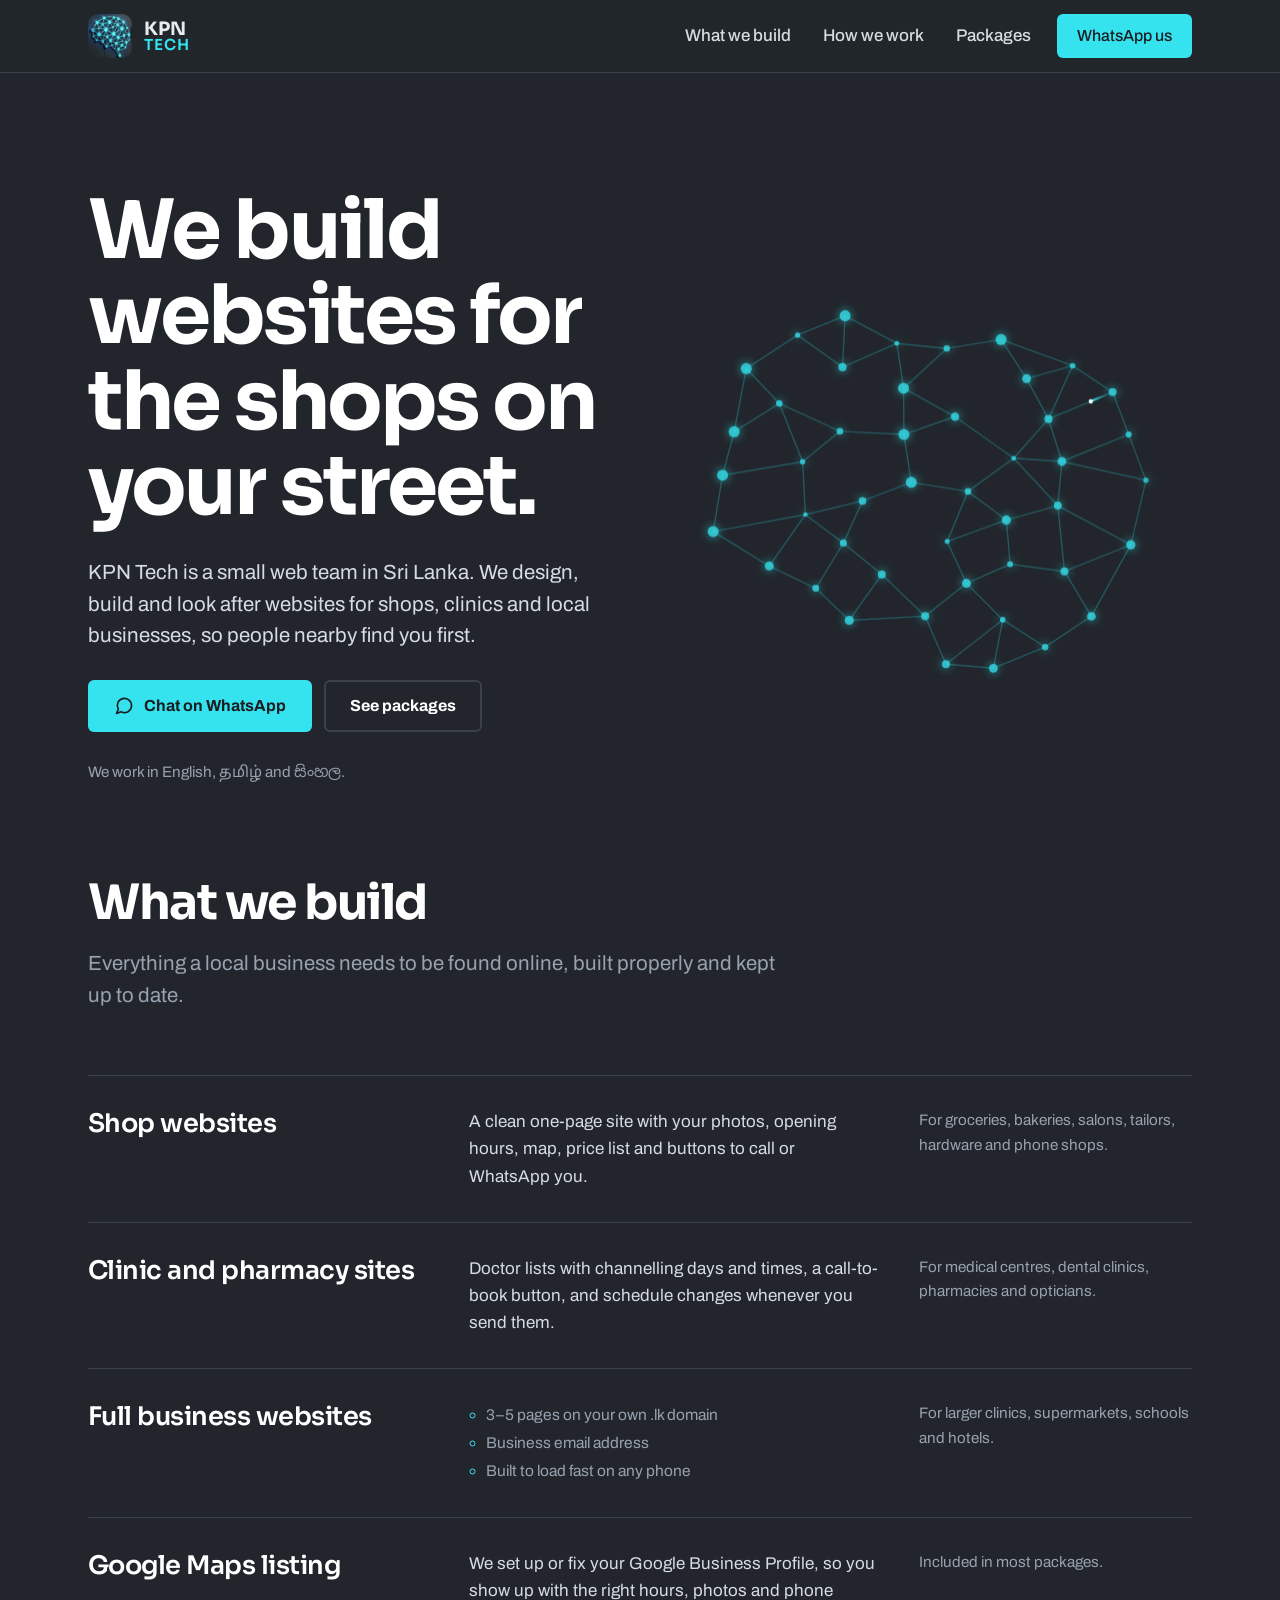
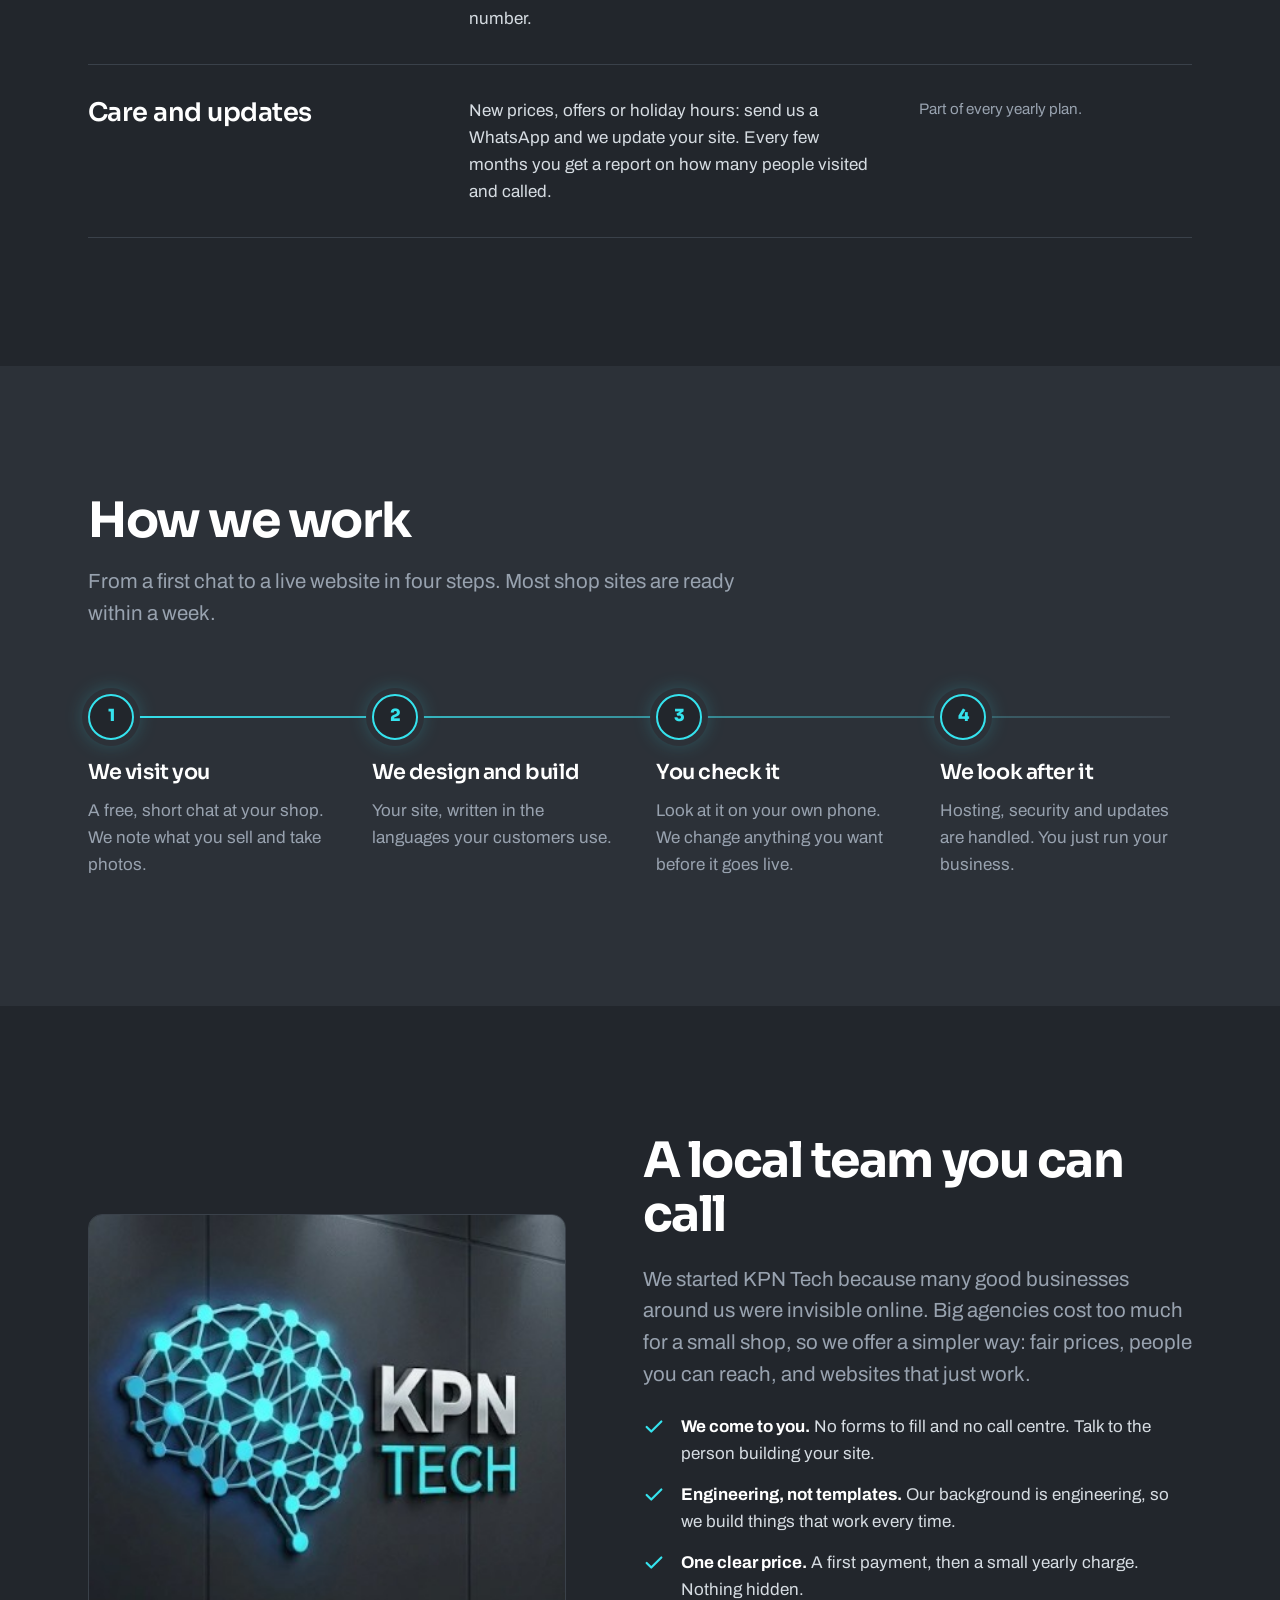
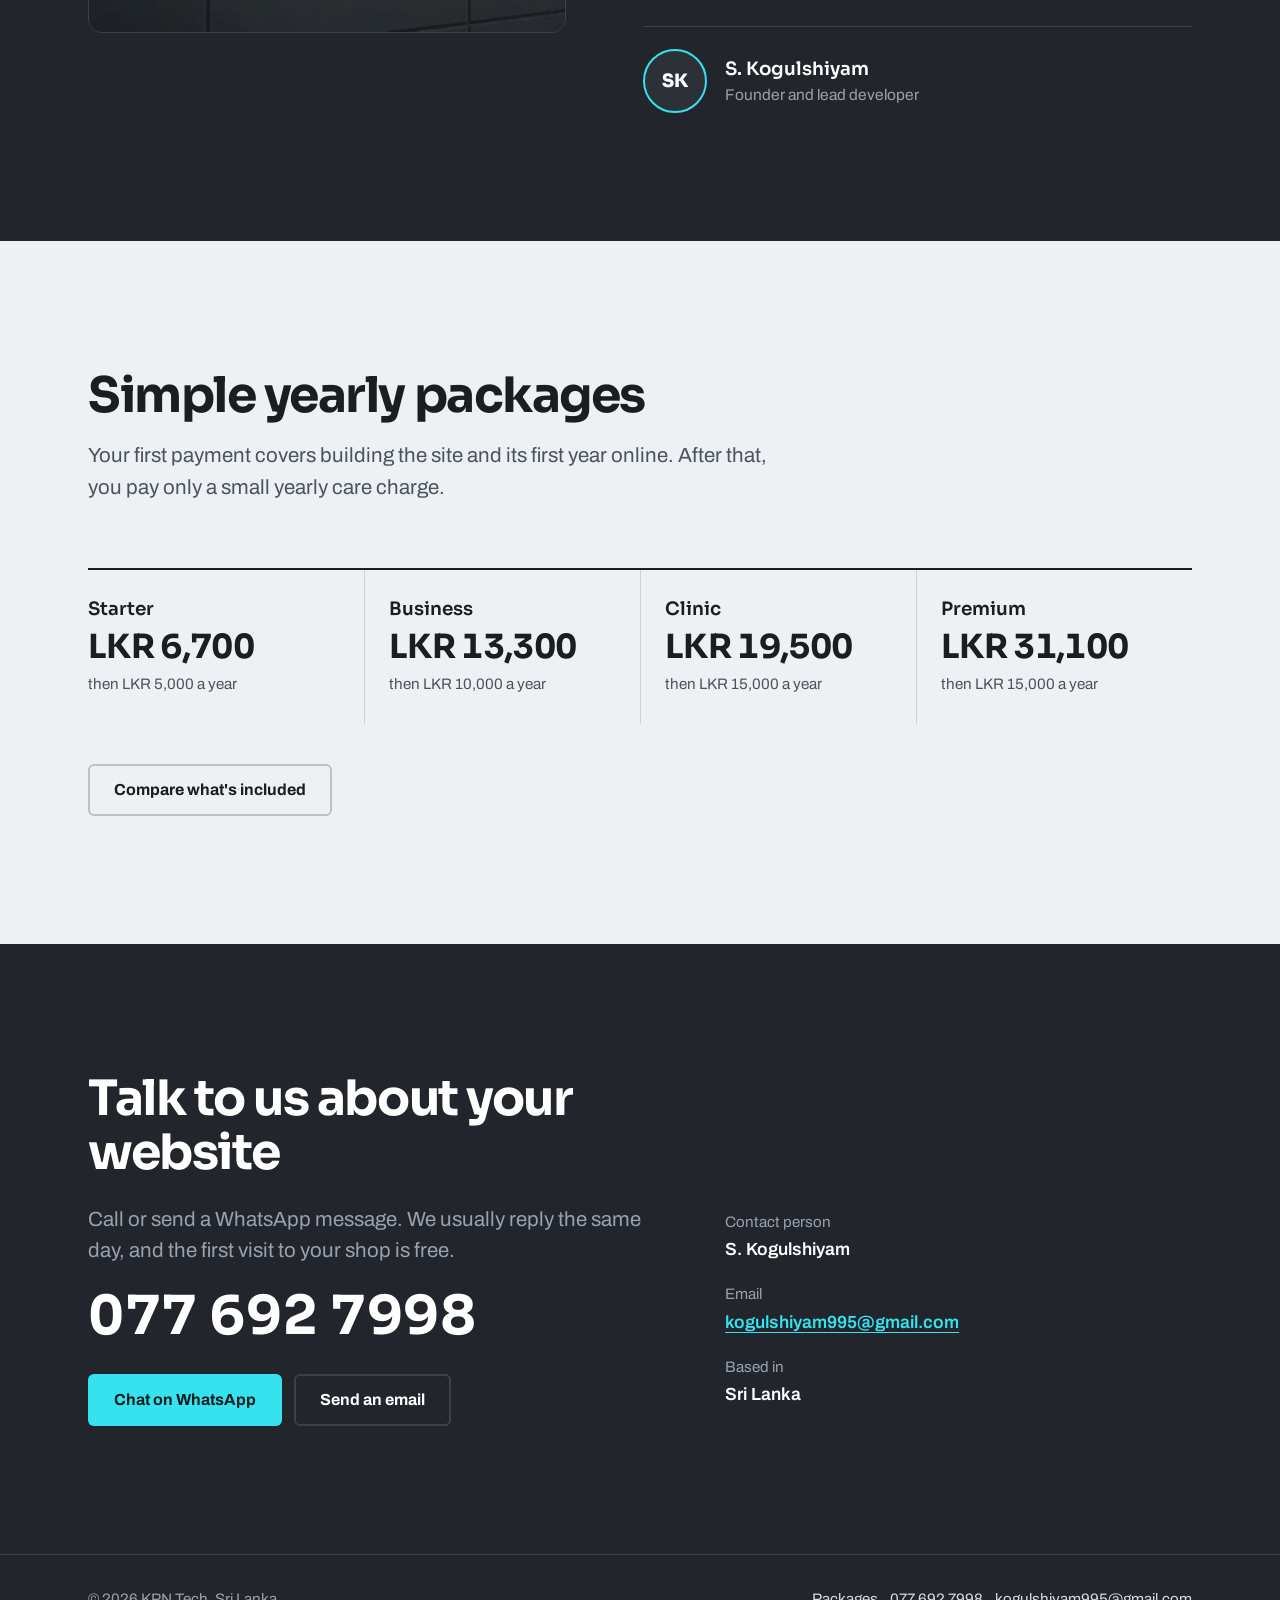
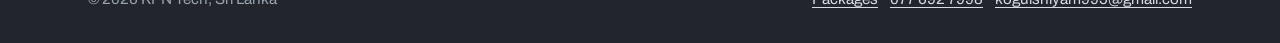
==== index.html @ fd9ad063 "1st commit" ====
<!doctype html>
<html lang="en">
<head>
<meta charset="utf-8">
<meta name="viewport" content="width=device-width, initial-scale=1">
<title>KPN Tech – Websites for local shops and businesses in Sri Lanka</title>
<meta name="description" content="KPN Tech is a small web development team in Sri Lanka. We design, build and look after websites for shops, clinics and local businesses, in English, Tamil and Sinhala.">
<meta name="theme-color" content="#22262C">
<link rel="icon" type="image/png" href="assets/favicon.png">
<link rel="preconnect" href="https://fonts.googleapis.com">
<link rel="preconnect" href="https://fonts.gstatic.com" crossorigin>
<link href="https://fonts.googleapis.com/css2?family=Archivo:wght@400;500;600;700&family=Sora:wght@600;700;800&family=Noto+Sans+Tamil:wght@500;600&family=Noto+Sans+Sinhala:wght@500;600&display=swap" rel="stylesheet">
<link rel="stylesheet" href="css/style.css">
</head>
<body>
<a class="skip" href="#main">Skip to content</a>

<header class="site-header">
  <div class="wrap">
    <a class="brand" href="index.html" aria-label="KPN Tech home">
      <img src="assets/kpn-mark.png" alt="" width="44" height="44">
      <span class="brand-word" aria-hidden="true"><span>KPN</span><span>TECH</span></span>
    </a>
    <nav class="nav" aria-label="Main">
      <a class="nav-hide-xs" href="#build">What we build</a>
      <a class="nav-hide-sm" href="#how">How we work</a>
      <a href="packages.html">Packages</a>
      <a class="btn btn-signal" href="https://wa.me/94776927998">WhatsApp<span class="hide-xs">&nbsp;us</span></a>
    </nav>
  </div>
</header>

<main id="main">

  <section class="hero" aria-labelledby="hero-title">
    <div class="wrap hero-grid">
      <div class="hero-copy">
        <h1 id="hero-title" class="display" data-split>We build websites for the shops on your street.</h1>
        <p class="lead">KPN Tech is a small web team in Sri Lanka. We design, build and look after websites for shops, clinics and local businesses, so people nearby find you first.</p>
        <div class="hero-actions">
          <a class="btn btn-signal" href="https://wa.me/94776927998">
            <svg aria-hidden="true" width="20" height="20" viewBox="0 0 24 24" fill="none" stroke="currentColor" stroke-width="2" stroke-linecap="round" stroke-linejoin="round"><path d="M21 11.5a8.4 8.4 0 0 1-12.6 7.3L3 21l2.2-5.3A8.5 8.5 0 1 1 21 11.5z"/></svg>
            Chat on WhatsApp
          </a>
          <a class="btn btn-ghost" href="packages.html">See packages</a>
        </div>
        <p class="hero-langs">We work in English, <span class="ta">தமிழ்</span> and <span class="si">සිංහල</span>.</p>
      </div>
      <div class="network" aria-hidden="true">
        <canvas id="network"></canvas>
      </div>
    </div>
  </section>

  <section class="section" id="build" aria-labelledby="build-title" style="padding-top: 0">
    <div class="wrap">
      <div class="section-head" data-reveal>
        <h2 id="build-title" class="h2">What we build</h2>
        <p class="lead muted">Everything a local business needs to be found online, built properly and kept up to date.</p>
      </div>
      <ul class="build-list">
        <li class="build-item" data-reveal>
          <div><h3>Shop websites</h3></div>
          <p>A clean one-page site with your photos, opening hours, map, price list and buttons to call or WhatsApp you.</p>
          <p class="who">For groceries, bakeries, salons, tailors, hardware and phone shops.</p>
        </li>
        <li class="build-item" data-reveal>
          <div><h3>Clinic and pharmacy sites</h3></div>
          <p>Doctor lists with channelling days and times, a call-to-book button, and schedule changes whenever you send them.</p>
          <p class="who">For medical centres, dental clinics, pharmacies and opticians.</p>
        </li>
        <li class="build-item" data-reveal>
          <div><h3>Full business websites</h3></div>
          <ul>
            <li>3–5 pages on your own .lk domain</li>
            <li>Business email address</li>
            <li>Built to load fast on any phone</li>
          </ul>
          <p class="who">For larger clinics, supermarkets, schools and hotels.</p>
        </li>
        <li class="build-item" data-reveal>
          <div><h3>Google Maps listing</h3></div>
          <p>We set up or fix your Google Business Profile, so you show up with the right hours, photos and phone number.</p>
          <p class="who">Included in most packages.</p>
        </li>
        <li class="build-item" data-reveal>
          <div><h3>Care and updates</h3></div>
          <p>New prices, offers or holiday hours: send us a WhatsApp and we update your site. Every few months you get a report on how many people visited and called.</p>
          <p class="who">Part of every yearly plan.</p>
        </li>
      </ul>
    </div>
  </section>

  <section class="section" id="how" aria-labelledby="how-title" style="background: var(--panel)">
    <div class="wrap">
      <div class="section-head" data-reveal>
        <h2 id="how-title" class="h2">How we work</h2>
        <p class="lead muted">From a first chat to a live website in four steps. Most shop sites are ready within a week.</p>
      </div>
      <ol class="steps" data-reveal>
        <li class="step" style="--i: 0">
          <span class="step-node">1</span>
          <h3>We visit you</h3>
          <p>A free, short chat at your shop. We note what you sell and take photos.</p>
        </li>
        <li class="step" style="--i: 1">
          <span class="step-node">2</span>
          <h3>We design and build</h3>
          <p>Your site, written in the languages your customers use.</p>
        </li>
        <li class="step" style="--i: 2">
          <span class="step-node">3</span>
          <h3>You check it</h3>
          <p>Look at it on your own phone. We change anything you want before it goes live.</p>
        </li>
        <li class="step" style="--i: 3">
          <span class="step-node">4</span>
          <h3>We look after it</h3>
          <p>Hosting, security and updates are handled. You just run your business.</p>
        </li>
      </ol>
    </div>
  </section>

  <section class="section" id="team" aria-labelledby="team-title">
    <div class="wrap team">
      <div class="team-sign" data-reveal>
        <img src="assets/kpn-sign.jpg" alt="The KPN Tech logo: a glowing network shaped like a brain beside the letters KPN Tech" width="370" height="324" loading="lazy">
      </div>
      <div class="team-copy" data-reveal style="--i: 1">
        <h2 id="team-title" class="h2">A local team you can call</h2>
        <p class="lead muted">We started KPN Tech because many good businesses around us were invisible online. Big agencies cost too much for a small shop, so we offer a simpler way: fair prices, people you can reach, and websites that just work.</p>
        <ul class="promises">
          <li>
            <svg aria-hidden="true" width="22" height="22" viewBox="0 0 24 24" fill="none" stroke="#35E3EE" stroke-width="2.4" stroke-linecap="round" stroke-linejoin="round"><path d="M20 6 9 17l-5-5"/></svg>
            <span><strong>We come to you.</strong> No forms to fill and no call centre. Talk to the person building your site.</span>
          </li>
          <li>
            <svg aria-hidden="true" width="22" height="22" viewBox="0 0 24 24" fill="none" stroke="#35E3EE" stroke-width="2.4" stroke-linecap="round" stroke-linejoin="round"><path d="M20 6 9 17l-5-5"/></svg>
            <span><strong>Engineering, not templates.</strong> Our background is engineering, so we build things that work every time.</span>
          </li>
          <li>
            <svg aria-hidden="true" width="22" height="22" viewBox="0 0 24 24" fill="none" stroke="#35E3EE" stroke-width="2.4" stroke-linecap="round" stroke-linejoin="round"><path d="M20 6 9 17l-5-5"/></svg>
            <span><strong>One clear price.</strong> A first payment, then a small yearly charge. Nothing hidden.</span>
          </li>
        </ul>
        <div class="person">
          <span class="person-mark" aria-hidden="true">SK</span>
          <div>
            <p class="person-name">S. Kogulshiyam</p>
            <p class="person-role">Founder and lead developer</p>
          </div>
        </div>
      </div>
    </div>
  </section>

  <section class="section paper" aria-labelledby="price-title">
    <div class="wrap">
      <div class="section-head" data-reveal>
        <h2 id="price-title" class="h2">Simple yearly packages</h2>
        <p class="lead muted">Your first payment covers building the site and its first year online. After that, you pay only a small yearly care charge.</p>
      </div>
      <div class="price-strip" data-reveal>
        <div><span class="price-name">Starter</span><span class="price-amt" data-count="7500">LKR 7,500</span><span class="price-then">then LKR 5,000 a year</span></div>
        <div><span class="price-name">Business</span><span class="price-amt" data-count="15000">LKR 15,000</span><span class="price-then">then LKR 10,000 a year</span></div>
        <div><span class="price-name">Clinic</span><span class="price-amt" data-count="22000">LKR 22,000</span><span class="price-then">then LKR 15,000 a year</span></div>
        <div><span class="price-name">Premium</span><span class="price-amt" data-count="35000">LKR 35,000</span><span class="price-then">then LKR 15,000 a year</span></div>
      </div>
      <div class="hero-actions mt-40">
        <a class="btn btn-ghost" href="packages.html">Compare what's included</a>
      </div>
    </div>
  </section>

  <section class="section" id="contact" aria-labelledby="contact-title">
    <div class="wrap contact" data-reveal>
      <div>
        <h2 id="contact-title" class="h2">Talk to us about your website</h2>
        <p class="lead muted mt-24">Call or send a WhatsApp message. We usually reply the same day, and the first visit to your shop is free.</p>
        <a class="contact-phone" href="tel:+94776927998">077 692 7998</a>
        <div class="contact-actions">
          <a class="btn btn-signal" href="https://wa.me/94776927998">Chat on WhatsApp</a>
          <a class="btn btn-ghost" href="mailto:kogulshiyam995@gmail.com">Send an email</a>
        </div>
      </div>
      <dl class="contact-lines">
        <div><dt>Contact person</dt><dd>S. Kogulshiyam</dd></div>
        <div><dt>Email</dt><dd><a href="mailto:kogulshiyam995@gmail.com">kogulshiyam995@gmail.com</a></dd></div>
        <div><dt>Based in</dt><dd>Sri Lanka</dd></div>
      </dl>
    </div>
  </section>

</main>

<footer class="site-footer">
  <div class="wrap">
    <span>© 2026 KPN Tech, Sri Lanka</span>
    <span><a href="packages.html">Packages</a> &nbsp;&nbsp; <a href="tel:+94776927998">077 692 7998</a> &nbsp;&nbsp; <a href="mailto:kogulshiyam995@gmail.com">kogulshiyam995@gmail.com</a></span>
  </div>
</footer>

<nav class="callbar" aria-label="Quick contact">
  <a class="btn btn-ghost" href="tel:+94776927998">
    <svg aria-hidden="true" width="18" height="18" viewBox="0 0 24 24" fill="none" stroke="currentColor" stroke-width="2" stroke-linecap="round" stroke-linejoin="round"><path d="M22 16.9v3a2 2 0 0 1-2.2 2 19.8 19.8 0 0 1-8.6-3.1 19.5 19.5 0 0 1-6-6A19.8 19.8 0 0 1 2.1 4.2 2 2 0 0 1 4.1 2h3a2 2 0 0 1 2 1.7c.1.9.4 1.8.7 2.7a2 2 0 0 1-.5 2.1L8 9.8a16 16 0 0 0 6 6l1.3-1.3a2 2 0 0 1 2.1-.4c.9.3 1.8.6 2.7.7a2 2 0 0 1 1.7 2z"/></svg>
    Call</a>
  <a class="btn btn-signal" href="https://wa.me/94776927998">
    <svg aria-hidden="true" width="18" height="18" viewBox="0 0 24 24" fill="none" stroke="currentColor" stroke-width="2" stroke-linecap="round" stroke-linejoin="round"><path d="M21 11.5a8.4 8.4 0 0 1-12.6 7.3L3 21l2.2-5.3A8.5 8.5 0 1 1 21 11.5z"/></svg>
    WhatsApp</a>
</nav>

<script src="js/motion.js"></script>
<script src="js/network.js"></script>
</body>
</html>
---- css/style.css ----
/* KPN Tech — site styles */
:root {
  --wall: #22262C;
  --panel: #2C3138;
  --line: #3A414A;
  --signal: #35E3EE;
  --signal-deep: #0E7C85;
  --steel: #D6DCE2;
  --mist: #98A2AF;
  --paper: #EEF1F4;
  --ink: #1A1E23;
  --ink-soft: #4A535E;

  --font: "Archivo", "Noto Sans Tamil", "Noto Sans Sinhala", system-ui, sans-serif;
  --wide: 125;
  --measure: 64ch;
  --radius-s: 6px;
  --radius-m: 14px;
  --gutter: clamp(20px, 4vw, 48px);
  --max: 1200px;
}

*,
*::before,
*::after { box-sizing: border-box; }

html { -webkit-text-size-adjust: 100%; scroll-behavior: smooth; }
@media (prefers-reduced-motion: reduce) { html { scroll-behavior: auto; } }

body {
  margin: 0;
  background: var(--wall);
  color: var(--steel);
  font-family: var(--font);
  font-size: 1.0625rem;
  line-height: 1.6;
  font-variation-settings: "wdth" 100;
}

img { max-width: 100%; display: block; }

a { color: var(--signal); text-underline-offset: 0.2em; }
a:hover { color: #8FF2F8; }

:focus-visible {
  outline: 3px solid var(--signal);
  outline-offset: 3px;
  border-radius: 4px;
}

.skip {
  position: absolute; left: -999px; top: 8px;
  background: var(--signal); color: var(--ink);
  padding: 10px 16px; border-radius: var(--radius-s); z-index: 10;
}
.skip:focus { left: 8px; }

.wrap {
  width: 100%;
  max-width: var(--max);
  margin-inline: auto;
  padding-inline: var(--gutter);
}

/* ---------- Type scale (1.25 ratio) ---------- */
h1, h2, h3 { margin: 0; color: #FFFFFF; font-weight: 800; line-height: 1.05; }

.display {
  font-size: clamp(2.6rem, 6.4vw, 5.2rem);
  font-variation-settings: "wdth" var(--wide);
  letter-spacing: -0.015em;
  line-height: 0.98;
}
.h2 {
  font-size: clamp(2rem, 4vw, 3.05rem);
  font-variation-settings: "wdth" var(--wide);
  letter-spacing: -0.01em;
}
.h3 {
  font-size: 1.5rem;
  font-variation-settings: "wdth" 112;
  line-height: 1.15;
}
.lead {
  font-size: clamp(1.15rem, 1.6vw, 1.3rem);
  line-height: 1.55;
  color: var(--steel);
  max-width: 34em;
}
.muted { color: var(--mist); }
p { margin: 0; max-width: var(--measure); }

.ta { font-family: "Noto Sans Tamil", var(--font); }
.si { font-family: "Noto Sans Sinhala", var(--font); }

/* ---------- Buttons ---------- */
.btn {
  display: inline-flex; align-items: center; justify-content: center; gap: 10px;
  min-height: 52px; padding: 0 24px;
  font: inherit; font-weight: 700; font-size: 1rem;
  font-variation-settings: "wdth" 110;
  border-radius: var(--radius-s);
  text-decoration: none; cursor: pointer; border: 2px solid transparent; white-space: nowrap;
  transition: background-color .15s ease, color .15s ease, border-color .15s ease, transform .12s ease;
}
.btn-signal { background: var(--signal); color: var(--ink); }
.btn-signal:hover { background: #7DEFF6; color: var(--ink); }
.btn-ghost { border-color: var(--line); color: #FFFFFF; }
.btn-ghost:hover { border-color: var(--steel); color: #FFFFFF; }
.btn svg { flex: none; }

/* ---------- Header ---------- */
.site-header {
  position: sticky; top: 0; z-index: 5;
  background: rgba(34, 38, 44, 0.92);
  backdrop-filter: blur(10px);
  border-bottom: 1px solid var(--line);
}
.site-header .wrap {
  display: flex; align-items: center; justify-content: space-between;
  gap: 16px; min-height: 72px; flex-wrap: wrap;
}
.brand { display: flex; align-items: center; gap: 12px; text-decoration: none; }
.brand img { width: 44px; height: 44px; border-radius: 10px; object-fit: cover; }
.brand-word {
  display: flex; flex-direction: column; line-height: 0.95;
  font-weight: 800; font-variation-settings: "wdth" 125; font-size: 1.15rem;
}
.brand-word span:first-child { color: #E8ECF0; }
.brand-word span:last-child { color: var(--signal); font-weight: 600; font-size: 0.95rem; letter-spacing: 0.06em; }

.nav { display: flex; align-items: center; gap: 4px; flex-wrap: wrap; }
.nav a {
  color: var(--steel); text-decoration: none; font-weight: 500;
  padding: 10px 14px; border-radius: var(--radius-s);
}
.nav a:hover { color: #FFFFFF; background: var(--panel); }
.nav a[aria-current="page"] { color: var(--signal); }
.nav .btn { margin-left: 8px; min-height: 44px; padding: 0 18px; color: var(--ink); }
.nav .btn:hover { background: #7DEFF6; color: var(--ink); }

@media (max-width: 720px) {
  .site-header .wrap { flex-wrap: nowrap; min-height: 64px; }
  .nav { flex-wrap: nowrap; gap: 0; }
  .nav a { padding: 10px 8px; font-size: 0.95rem; }
  .nav .nav-hide-sm { display: none; }
  .nav .btn { margin-left: 4px; padding: 0 14px; }
}
@media (max-width: 420px) {
  .nav .nav-hide-xs { display: none; }
}

/* ---------- Hero ---------- */
.hero {
  position: relative;
  padding-block: clamp(56px, 9vw, 120px) clamp(48px, 7vw, 96px);
  overflow: hidden;
}
.hero-grid {
  display: grid;
  grid-template-columns: minmax(0, 1.05fr) minmax(0, 1fr);
  gap: clamp(24px, 4vw, 56px);
  align-items: center;
}
.hero-copy { display: flex; flex-direction: column; gap: 28px; position: relative; z-index: 1; }
.hero-actions { display: flex; flex-wrap: wrap; gap: 12px; }
.hero-langs { color: var(--mist); font-size: 0.95rem; }

.network {
  position: relative;
  aspect-ratio: 1 / 0.92;
  width: 100%;
}
.network canvas { position: absolute; inset: 0; width: 100%; height: 100%; touch-action: pan-y; }

@media (max-width: 880px) {
  .hero-grid { grid-template-columns: 1fr; }
  .network { aspect-ratio: 1 / 0.8; order: -1; margin-bottom: -8px; }
}

/* ---------- Sections ---------- */
.section { padding-block: clamp(72px, 10vw, 128px); }
.section-head { display: flex; flex-direction: column; gap: 18px; margin-bottom: clamp(40px, 6vw, 64px); }

/* What we build: a spec list, not cards */
.build-list { list-style: none; margin: 0; padding: 0; border-top: 1px solid var(--line); }
.build-item {
  display: grid;
  grid-template-columns: minmax(0, 5fr) minmax(0, 6fr) minmax(0, 4fr);
  gap: 24px 40px;
  padding-block: 32px;
  border-bottom: 1px solid var(--line);
  align-items: start;
}
.build-item h3 { font-size: clamp(1.4rem, 2.4vw, 1.9rem); font-variation-settings: "wdth" 120; }
.build-item .who { color: var(--mist); font-size: 0.95rem; }
.build-item ul { margin: 0; padding-left: 1.1em; color: var(--mist); font-size: 0.97rem; line-height: 1.8; }
.build-item ul li::marker { color: var(--signal); }
@media (max-width: 880px) {
  .build-item { grid-template-columns: 1fr; gap: 12px; }
}

/* How we work: a connected line of steps */
.steps {
  list-style: none; margin: 0; padding: 0;
  display: grid; grid-template-columns: repeat(4, minmax(0, 1fr));
  gap: 32px; position: relative;
}
.steps::before {
  content: ""; position: absolute; left: 22px; right: 22px; top: 22px;
  height: 2px; background: var(--line);
}
.step { position: relative; display: flex; flex-direction: column; gap: 12px; }
.step-node {
  width: 46px; height: 46px; border-radius: 50%;
  display: grid; place-items: center;
  background: var(--wall); border: 2px solid var(--signal); color: var(--signal);
  font-weight: 800; font-variation-settings: "wdth" 125; font-size: 1.05rem;
  box-shadow: 0 0 0 6px var(--wall), 0 0 22px rgba(53, 227, 238, 0.35);
  position: relative; z-index: 1;
}
.step h3 { font-size: 1.3rem; font-variation-settings: "wdth" 112; margin-top: 8px; }
.step p { color: var(--mist); }
@media (max-width: 880px) {
  .steps { grid-template-columns: 1fr; gap: 28px; padding-left: 0; }
  .steps::before { left: 22px; right: auto; top: 22px; bottom: 22px; width: 2px; height: auto; }
  .step { display: grid; grid-template-columns: 46px 1fr; column-gap: 20px; }
  .step-node { grid-row: span 2; }
  .step h3 { margin-top: 10px; }
}

/* Team */
.team {
  display: grid; grid-template-columns: minmax(0, 1fr) minmax(0, 1.15fr);
  gap: clamp(32px, 6vw, 80px); align-items: center;
}
.team-sign { border-radius: var(--radius-m); overflow: hidden; border: 1px solid var(--line); }
.team-sign img { width: 100%; height: auto; }
.team-copy { display: flex; flex-direction: column; gap: 22px; }
.person {
  display: flex; gap: 18px; align-items: center;
  padding-top: 22px; border-top: 1px solid var(--line);
}
.person-mark {
  width: 64px; height: 64px; border-radius: 50%; flex: none;
  display: grid; place-items: center;
  background: var(--panel); border: 2px solid var(--signal); color: #FFFFFF;
  font-weight: 800; font-variation-settings: "wdth" 125; font-size: 1.15rem;
}
.person-name { color: #FFFFFF; font-weight: 700; font-size: 1.15rem; font-variation-settings: "wdth" 110; }
.person-role { color: var(--mist); font-size: 0.97rem; }
.promises { list-style: none; margin: 0; padding: 0; display: grid; gap: 14px; }
.promises li { display: grid; grid-template-columns: 26px 1fr; gap: 12px; }
.promises svg { margin-top: 3px; }
.promises strong { color: #FFFFFF; font-weight: 700; }
@media (max-width: 880px) { .team { grid-template-columns: 1fr; } }

/* Price strip (on paper) */
.paper { background: var(--paper); color: var(--ink); }
.paper h2, .paper h3 { color: var(--ink); }
.paper .muted { color: var(--ink-soft); }
.paper a:not(.btn) { color: var(--signal-deep); }
.paper .btn-ghost { border-color: #B9C1CB; color: var(--ink); }
.paper .btn-ghost:hover { border-color: var(--ink); color: var(--ink); }

.price-strip {
  display: grid; grid-template-columns: repeat(4, minmax(0, 1fr));
  border-top: 2px solid var(--ink);
}
.price-strip > div { padding: 24px 24px 28px 0; display: flex; flex-direction: column; gap: 6px; }
.price-strip > div + div { padding-left: 24px; border-left: 1px solid #CBD2DA; }
.price-name { font-weight: 700; font-variation-settings: "wdth" 112; font-size: 1.15rem; }
.price-amt { font-weight: 800; font-variation-settings: "wdth" 125; font-size: clamp(1.6rem, 2.6vw, 2.1rem); line-height: 1.1; }
.price-then { color: var(--ink-soft); font-size: 0.95rem; }
@media (max-width: 880px) {
  .price-strip { grid-template-columns: repeat(2, minmax(0, 1fr)); }
  .price-strip > div:nth-child(3) { padding-left: 0; border-left: 0; }
  .price-strip > div:nth-child(n+3) { border-top: 1px solid #CBD2DA; }
}
@media (max-width: 480px) {
  .price-strip { grid-template-columns: 1fr; }
  .price-strip > div, .price-strip > div + div { padding-left: 0; border-left: 0; }
  .price-strip > div + div { border-top: 1px solid #CBD2DA; }
}

/* Contact block */
.contact {
  display: grid; grid-template-columns: minmax(0, 1.2fr) minmax(0, 1fr);
  gap: clamp(32px, 6vw, 80px); align-items: end;
}
.contact-phone {
  display: block; text-decoration: none; color: #FFFFFF;
  font-weight: 800; font-variation-settings: "wdth" 125;
  font-size: clamp(2.4rem, 6vw, 4.6rem); line-height: 1; letter-spacing: -0.01em;
  margin-top: 20px;
}
.contact-phone:hover { color: var(--signal); }
.contact-lines { display: grid; gap: 18px; }
.contact-lines dt { color: var(--mist); font-size: 0.95rem; }
.contact-lines dd { margin: 2px 0 0; color: #FFFFFF; font-weight: 600; font-size: 1.1rem; word-break: break-word; }
.contact-actions { display: flex; flex-wrap: wrap; gap: 12px; margin-top: 28px; }
@media (max-width: 880px) { .contact { grid-template-columns: 1fr; align-items: start; } }

/* ---------- Footer ---------- */
.site-footer { border-top: 1px solid var(--line); padding-block: 32px; color: var(--mist); font-size: 0.95rem; }
.site-footer .wrap { display: flex; flex-wrap: wrap; justify-content: space-between; gap: 12px 24px; }
.site-footer a { color: var(--steel); }

/* ---------- Packages page ---------- */
.page-head { padding-block: clamp(56px, 8vw, 104px) clamp(40px, 6vw, 64px); }
.page-head .wrap { display: flex; flex-direction: column; gap: 22px; }

.toggle {
  display: inline-flex; padding: 4px; gap: 4px;
  background: var(--panel); border: 1px solid var(--line); border-radius: 999px;
  align-self: flex-start;
}
.toggle button {
  font: inherit; font-weight: 600; font-size: 0.97rem;
  min-height: 44px; padding: 0 20px; border-radius: 999px;
  border: 0; background: transparent; color: var(--steel); cursor: pointer;
}
.toggle button[aria-pressed="true"] { background: var(--signal); color: var(--ink); }

.plans {
  display: grid; grid-template-columns: repeat(4, minmax(0, 1fr));
  border: 1px solid var(--line); border-radius: var(--radius-m); overflow: hidden;
}
.plan { position: relative; padding: 44px 24px 30px; display: flex; flex-direction: column; gap: 14px; background: var(--wall); }
.plan + .plan { border-left: 1px solid var(--line); }
.plan.is-pick { background: var(--panel); box-shadow: inset 0 3px 0 var(--signal); }
.plan-for { color: var(--mist); font-size: 0.95rem; min-height: 4.8em; }
.plan-price { display: flex; flex-direction: column; gap: 2px; }
.plan-amt {
  color: #FFFFFF; font-weight: 800; font-variation-settings: "wdth" 125;
  font-size: clamp(1.8rem, 2.6vw, 2.3rem); line-height: 1.05;
  transition: opacity .2s ease;
}
.plan-amt.is-swapping { opacity: 0; }
.plan-note { color: var(--mist); font-size: 0.95rem; }
.plan ul { margin: 0; padding-left: 1.1em; color: var(--steel); font-size: 0.97rem; line-height: 1.85; }
.plan ul li::marker { color: var(--signal); }
.plan .btn { margin-top: auto; width: 100%; }
.pick-tag { position: absolute; top: 16px; left: 24px; margin: 0; color: var(--signal); font-weight: 600; font-size: 0.95rem; }
@media (max-width: 560px) { .plan-for { min-height: 0; } }
@media (max-width: 1000px) {
  .plans { grid-template-columns: repeat(2, minmax(0, 1fr)); }
  .plan:nth-child(3) { border-left: 0; }
  .plan:nth-child(n+3) { border-top: 1px solid var(--line); }
}
@media (max-width: 560px) {
  .plans { grid-template-columns: 1fr; }
  .plan + .plan { border-left: 0; border-top: 1px solid var(--line); }
}
@media (prefers-reduced-motion: reduce) { .plan-amt { transition: none; } }

.offer {
  margin-top: 24px; padding: 18px 22px; border-radius: var(--radius-s);
  border: 1px solid var(--signal-deep); background: rgba(53, 227, 238, 0.07);
  color: #FFFFFF;
}

.compare-wrap { overflow-x: auto; border-top: 2px solid var(--ink); }
.compare { width: 100%; min-width: 760px; border-collapse: collapse; font-size: 0.98rem; table-layout: fixed; }
.compare th, .compare td { padding: 15px 14px; text-align: left; border-bottom: 1px solid #CBD2DA; vertical-align: top; }
.compare thead th { font-weight: 700; font-variation-settings: "wdth" 112; font-size: 1.02rem; }
.compare tbody th { font-weight: 500; }
.compare thead th:first-child { width: 32%; }
.compare .no { color: #8A939E; }
.compare tr.money th, .compare tr.money td { font-weight: 700; background: #E2E7EC; }

.two-col { display: grid; grid-template-columns: repeat(2, minmax(0, 1fr)); gap: clamp(32px, 6vw, 80px); }
@media (max-width: 880px) { .two-col { grid-template-columns: 1fr; } }

.addons { list-style: none; margin: 0; padding: 0; border-top: 1px solid var(--line); }
.addons li { display: flex; justify-content: space-between; gap: 16px; padding: 16px 0; border-bottom: 1px solid var(--line); }
.addons li span:last-child { color: #FFFFFF; font-weight: 700; white-space: nowrap; }
.terms { margin: 0; padding-left: 1.1em; color: var(--steel); line-height: 1.9; }
.terms li::marker { color: var(--signal); }

.faq { border-top: 1px solid var(--line); max-width: 820px; }
.faq details { border-bottom: 1px solid var(--line); }
.faq summary {
  list-style: none; cursor: pointer; padding: 20px 40px 20px 0; position: relative;
  color: #FFFFFF; font-weight: 700; font-size: 1.12rem; font-variation-settings: "wdth" 108;
}
.faq summary::-webkit-details-marker { display: none; }
.faq summary::after {
  content: ""; position: absolute; right: 6px; top: 50%; width: 12px; height: 12px;
  border-right: 2px solid var(--signal); border-bottom: 2px solid var(--signal);
  transform: translateY(-70%) rotate(45deg); transition: transform .2s ease;
}
.faq details[open] summary::after { transform: translateY(-30%) rotate(-135deg); }
.faq details p { padding: 0 0 22px; color: var(--mist); }
@media (prefers-reduced-motion: reduce) { .faq summary::after { transition: none; } }

.mt-24 { margin-top: 24px; }
.mt-40 { margin-top: 40px; }


/* ================= Motion ================= */
.btn:active { transform: scale(0.97); }

/* Headline words rise into place */
.js [data-split] .word { display: inline-block; overflow: hidden; vertical-align: bottom; padding-bottom: 0.08em; margin-bottom: -0.08em; }
.js [data-split] .word > span { display: inline-block; transform: translateY(105%); animation: kpn-rise .75s cubic-bezier(.2,.7,.2,1) forwards; }
@keyframes kpn-rise { to { transform: none; } }

/* The rest of the hero follows the headline */
.js .hero-copy > :not(h1),
.js .page-head .wrap > :not(h1) { opacity: 0; transform: translateY(12px); transition: opacity .6s ease, transform .6s cubic-bezier(.2,.7,.2,1); }
.js.is-loaded .hero-copy > :not(h1),
.js.is-loaded .page-head .wrap > :not(h1) { opacity: 1; transform: none; }
.js.is-loaded .hero-copy > :nth-child(2), .js.is-loaded .page-head .wrap > :nth-child(2) { transition-delay: .65s; }
.js.is-loaded .hero-copy > :nth-child(3), .js.is-loaded .page-head .wrap > :nth-child(3) { transition-delay: .8s; }
.js.is-loaded .hero-copy > :nth-child(4) { transition-delay: .95s; }
.js .page-head h1 { animation: kpn-fade .7s ease both; }
@keyframes kpn-fade { from { opacity: 0; transform: translateY(14px); } to { opacity: 1; transform: none; } }

/* Blocks reveal on scroll */
.js [data-reveal] { opacity: 0; transform: translateY(20px); transition: opacity .7s ease, transform .7s cubic-bezier(.2,.7,.2,1); transition-delay: calc(var(--i, 0) * 90ms); }
.js [data-reveal].in { opacity: 1; transform: none; }

/* How we work: the line draws, then each step lights up */
.js .steps[data-reveal] { opacity: 1; transform: none; }
.js .steps::before { transform: scaleX(0); transform-origin: left center; transition: transform 1.3s cubic-bezier(.4,0,.2,1); background: linear-gradient(90deg, var(--signal), var(--line)); }
.js .steps.in::before { transform: scaleX(1); }
.js .steps .step-node { border-color: var(--line); color: var(--mist); box-shadow: 0 0 0 6px var(--panel); transition: border-color .4s ease, color .4s ease, box-shadow .6s ease; transition-delay: calc(var(--i, 0) * 300ms + 150ms); }
.js .steps.in .step-node { border-color: var(--signal); color: var(--signal); box-shadow: 0 0 0 6px var(--panel), 0 0 22px rgba(53, 227, 238, 0.4); }
.js .steps .step h3, .js .steps .step p { opacity: 0; transform: translateY(10px); transition: opacity .6s ease, transform .6s ease; transition-delay: calc(var(--i, 0) * 300ms + 250ms); }
.js .steps.in .step h3, .js .steps.in .step p { opacity: 1; transform: none; }
.step-node { box-shadow: 0 0 0 6px var(--panel), 0 0 22px rgba(53, 227, 238, 0.35); }

/* Team sign: the logo powers on */
.js .team-sign[data-reveal] img { filter: brightness(0.35) saturate(0.4); transition: filter 1.4s ease .2s; }
.js .team-sign[data-reveal].in img { filter: none; }

/* Mobile call bar */
.callbar { display: none; }
@media (max-width: 720px) {
  .callbar {
    display: flex; gap: 10px;
    position: fixed; left: 0; right: 0; bottom: 0; z-index: 6;
    padding: 10px 14px calc(10px + env(safe-area-inset-bottom));
    background: rgba(34, 38, 44, 0.96); backdrop-filter: blur(10px);
    border-top: 1px solid var(--line);
    transform: translateY(110%); transition: transform .3s cubic-bezier(.2,.7,.2,1);
  }
  .callbar.is-shown { transform: none; }
  .callbar .btn { flex: 1 1 0; min-height: 50px; padding: 0 12px; }
}

.reduce .callbar, .reduce .btn { transition: none; }
@media (prefers-reduced-motion: reduce) {
  .js [data-split] .word > span { animation: none; transform: none; }
  .js [data-reveal], .js .hero-copy > *, .js .page-head .wrap > *, .js .page-head h1 { opacity: 1; transform: none; transition: none; animation: none; }
  .js .steps::before { transform: none; transition: none; }
  .js .steps .step-node, .js .steps .step h3, .js .steps .step p { transition: none; }
  .js .team-sign[data-reveal] img { filter: none; transition: none; }
}

/* ================= Phone layout ================= */
.compare-hint { display: none; }

@media (max-width: 720px) {
  .section { padding-block: 64px; }
  .hero { padding-block: 32px 44px; }
  .hero-copy { gap: 22px; }
  .network { order: 0; aspect-ratio: 1 / 0.76; margin-top: 4px; }
  .display { font-size: clamp(2.3rem, 10.6vw, 3.1rem); }
  .lead { font-size: 1.1rem; }
  .section-head { margin-bottom: 36px; }
  .hero-actions .btn, .contact-actions .btn { flex: 1 1 100%; }
  .build-item { padding-block: 26px; }
  .team { gap: 32px; }
  .team-sign { max-width: 460px; }
  .contact-phone { font-size: clamp(2.2rem, 11vw, 3rem); }
  .site-footer { padding-bottom: calc(96px + env(safe-area-inset-bottom)); }
  .site-footer .wrap { flex-direction: column; }
  .site-footer a { display: inline-block; padding: 8px 0; }

  .page-head { padding-block: 40px 32px; }
  .toggle { align-self: stretch; }
  .toggle button { flex: 1 1 0; padding: 0 10px; }
  .plan { padding: 44px 20px 26px; }
  .compare-hint { display: block; color: var(--ink-soft); font-size: 0.95rem; margin-bottom: 12px; }
  .compare { min-width: 620px; }
  .compare th:first-child { position: sticky; left: 0; z-index: 1; background: var(--paper); box-shadow: 1px 0 0 #CBD2DA; width: 150px; }
  .compare tr.money th:first-child { background: #E2E7EC; }
  .compare thead th:first-child { width: 150px; }
}

@media (max-width: 480px) {
  .price-strip > div,
  .price-strip > div + div {
    display: grid; grid-template-columns: minmax(0, 1fr) auto; align-items: center; column-gap: 12px;
    padding: 18px 0;
  }
  .price-name { grid-column: 1; grid-row: 1; }
  .price-then { grid-column: 1; grid-row: 2; }
  .price-amt { grid-column: 2; grid-row: 1 / span 2; font-size: 1.55rem; text-align: right; }
}

@media (max-width: 420px) {
  .hide-xs { display: none; }
}

@media (max-width: 880px) {
  .js .steps::before { transform: scaleY(0); transform-origin: center top; background: linear-gradient(180deg, var(--signal), var(--line)); }
  .js .steps.in::before { transform: scaleY(1); }
}
@media (max-width: 720px) {
  .compare { font-size: 0.95rem; }
  .compare th, .compare td { padding: 12px 10px; }
}
.nav .btn { gap: 0; }

/* ================= Heading font: Sora ================= */
:root { --display: "Sora", "Noto Sans Tamil", "Noto Sans Sinhala", system-ui, sans-serif; }
body, .btn, .toggle button { font-variation-settings: normal; }
h1, h2, h3, .display, .h2, .h3,
.build-item h3, .step h3, .plan h2,
.price-amt, .price-name, .plan-amt,
.contact-phone, .brand-word, .step-node, .person-mark, .person-name, .faq summary {
  font-family: var(--display);
  font-variation-settings: normal;
}
.display { font-weight: 700; letter-spacing: -0.035em; line-height: 1.04; }
.h2 { font-weight: 700; letter-spacing: -0.03em; line-height: 1.1; }
.h3, .build-item h3, .step h3, .plan h2 { font-weight: 600; letter-spacing: -0.02em; line-height: 1.2; }
.build-item h3 { font-size: clamp(1.3rem, 2vw, 1.6rem); }
.price-amt, .plan-amt { font-weight: 700; letter-spacing: -0.02em; font-variant-numeric: tabular-nums; }
.price-name { font-weight: 600; }
.brand-word { font-weight: 700; letter-spacing: 0.01em; }
.faq summary { font-weight: 600; font-size: 1.06rem; letter-spacing: -0.01em; }
.person-name { font-weight: 600; }

/* Phone number: one line, even digits */
.contact-phone {
  font-weight: 700;
  font-size: clamp(2rem, 4.2vw, 3.4rem);
  letter-spacing: 0.01em;
  line-height: 1.1;
  white-space: nowrap;
  font-variant-numeric: tabular-nums lining-nums;
}
@media (max-width: 720px) {
  .contact-phone { font-size: clamp(1.8rem, 9vw, 2.5rem); }
  .display { font-size: clamp(2.2rem, 10vw, 2.9rem); }
}
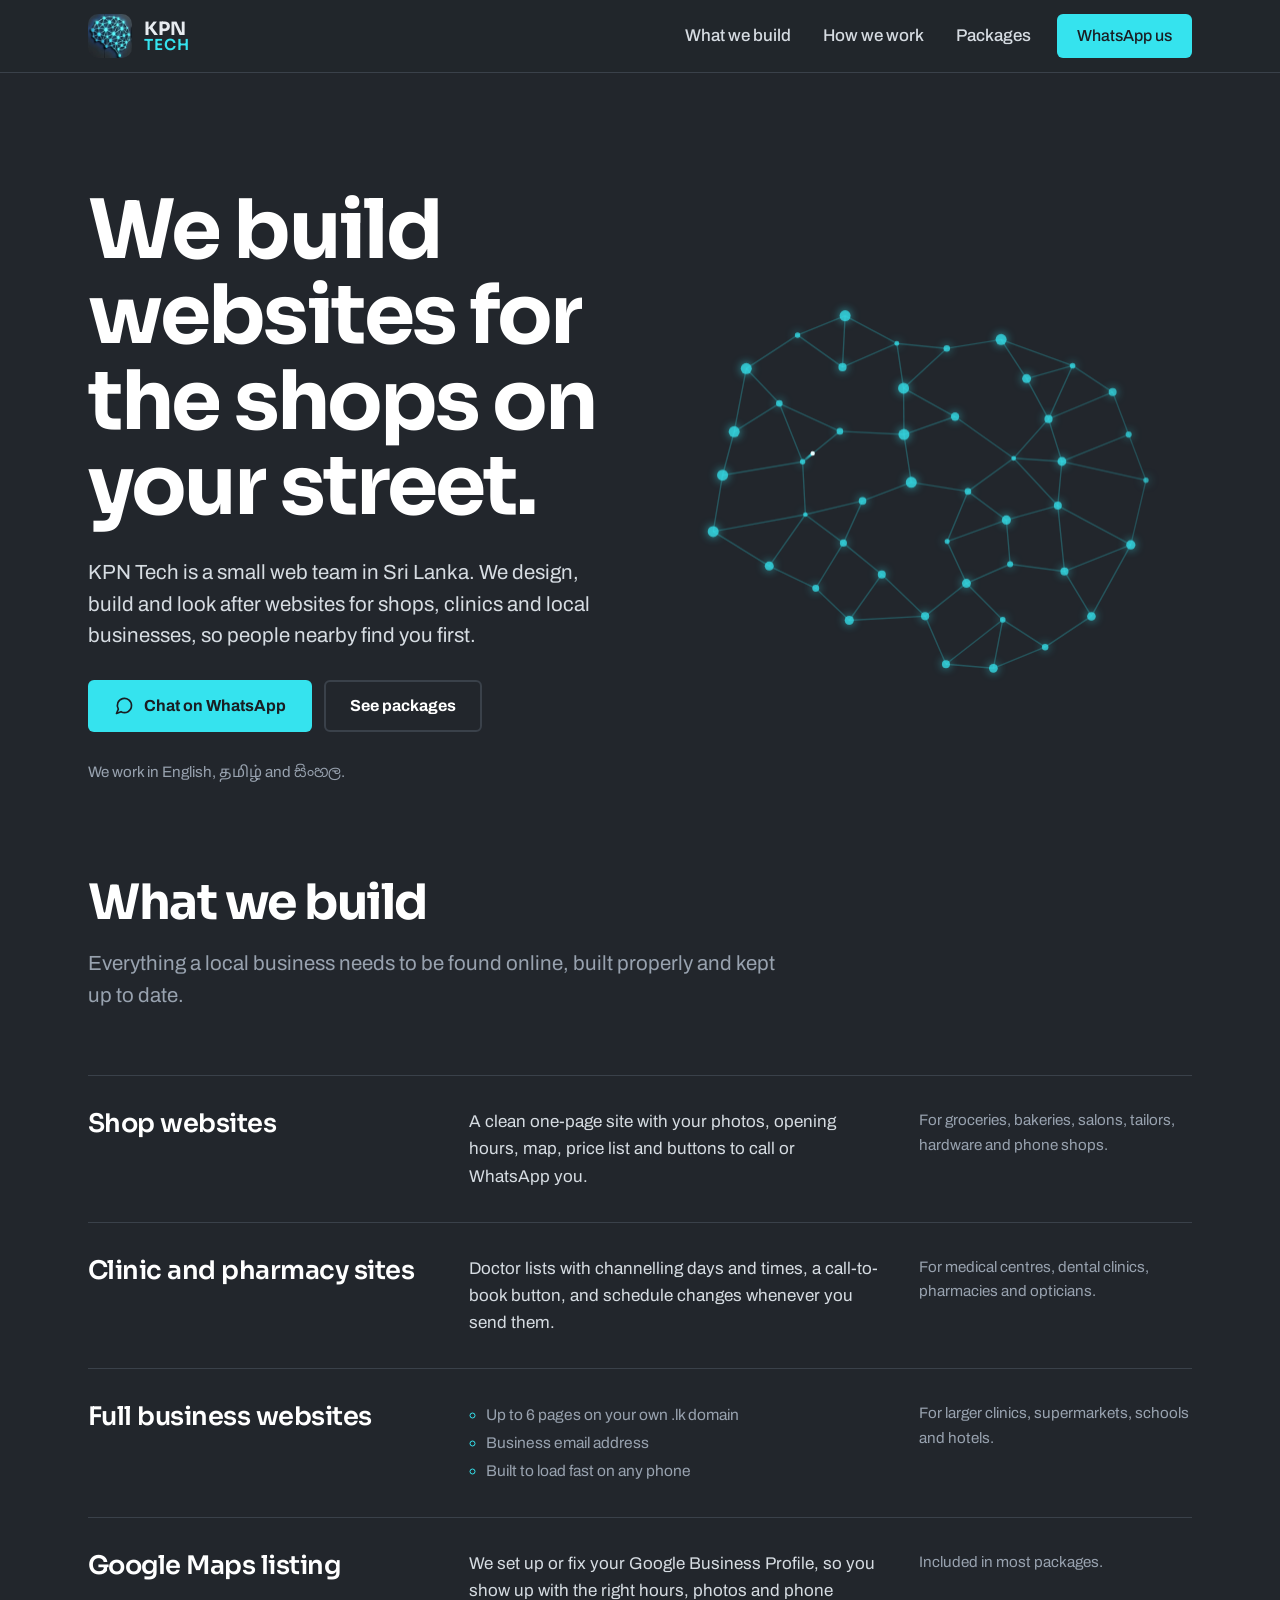
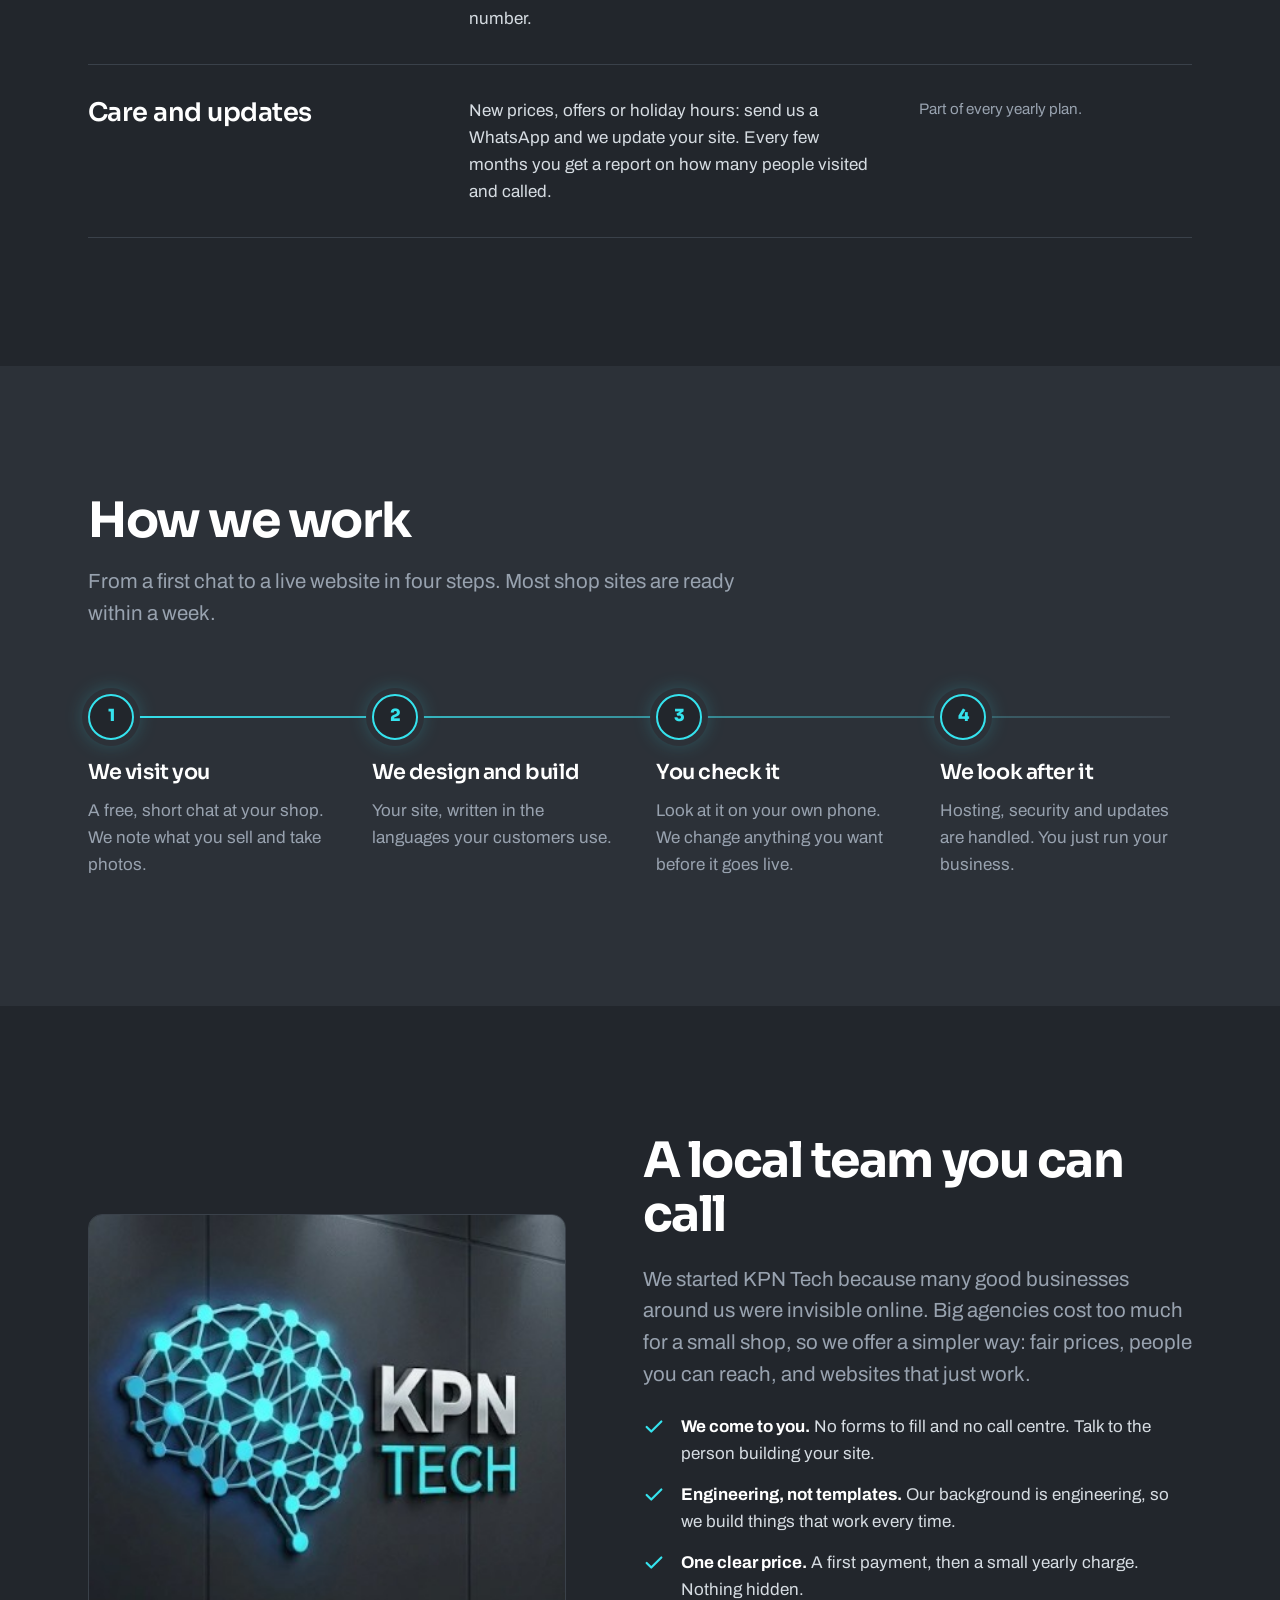
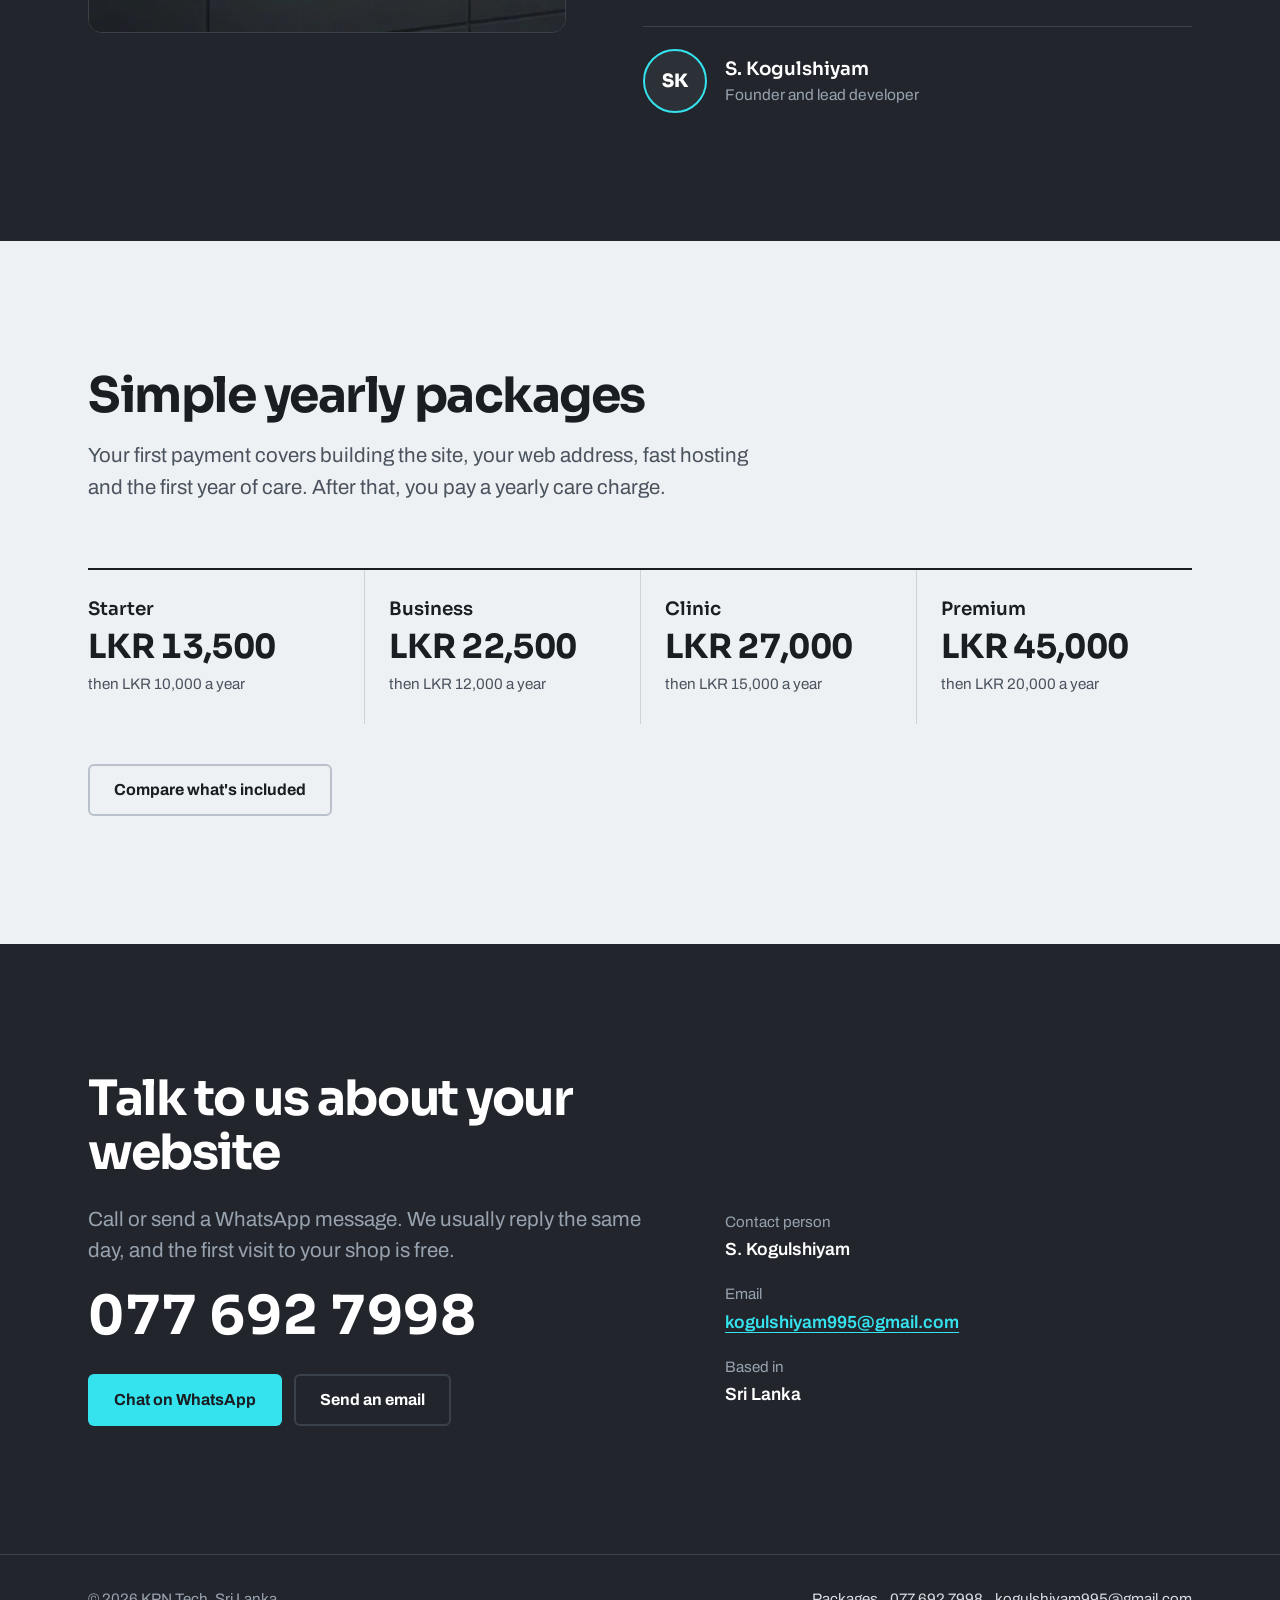
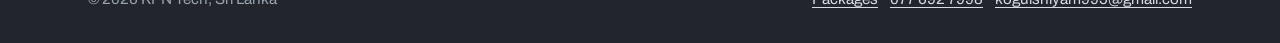
==== commit 13deebe3: "Update package prices: LKR 15,000 minimum first payment, LKR 10,000 minimum renewal Co-Authored-By: " ====
--- a/index.html
+++ b/index.html
@@ -72,7 +72,7 @@
         <li class="build-item" data-reveal>
           <div><h3>Full business websites</h3></div>
           <ul>
-            <li>3–5 pages on your own .lk domain</li>
+            <li>Up to 6 pages on your own .lk domain</li>
             <li>Business email address</li>
             <li>Built to load fast on any phone</li>
           </ul>
@@ -160,13 +160,13 @@
     <div class="wrap">
       <div class="section-head" data-reveal>
         <h2 id="price-title" class="h2">Simple yearly packages</h2>
-        <p class="lead muted">Your first payment covers building the site and its first year online. After that, you pay only a small yearly care charge.</p>
+        <p class="lead muted">Your first payment covers building the site, your web address, fast hosting and the first year of care. After that, you pay a yearly care charge.</p>
       </div>
       <div class="price-strip" data-reveal>
-        <div><span class="price-name">Starter</span><span class="price-amt" data-count="7500">LKR 7,500</span><span class="price-then">then LKR 5,000 a year</span></div>
-        <div><span class="price-name">Business</span><span class="price-amt" data-count="15000">LKR 15,000</span><span class="price-then">then LKR 10,000 a year</span></div>
-        <div><span class="price-name">Clinic</span><span class="price-amt" data-count="22000">LKR 22,000</span><span class="price-then">then LKR 15,000 a year</span></div>
-        <div><span class="price-name">Premium</span><span class="price-amt" data-count="35000">LKR 35,000</span><span class="price-then">then LKR 15,000 a year</span></div>
+        <div><span class="price-name">Starter</span><span class="price-amt" data-count="15000">LKR 15,000</span><span class="price-then">then LKR 10,000 a year</span></div>
+        <div><span class="price-name">Business</span><span class="price-amt" data-count="25000">LKR 25,000</span><span class="price-then">then LKR 12,000 a year</span></div>
+        <div><span class="price-name">Clinic</span><span class="price-amt" data-count="30000">LKR 30,000</span><span class="price-then">then LKR 15,000 a year</span></div>
+        <div><span class="price-name">Premium</span><span class="price-amt" data-count="50000">LKR 50,000</span><span class="price-then">then LKR 20,000 a year</span></div>
       </div>
       <div class="hero-actions mt-40">
         <a class="btn btn-ghost" href="packages.html">Compare what's included</a>
